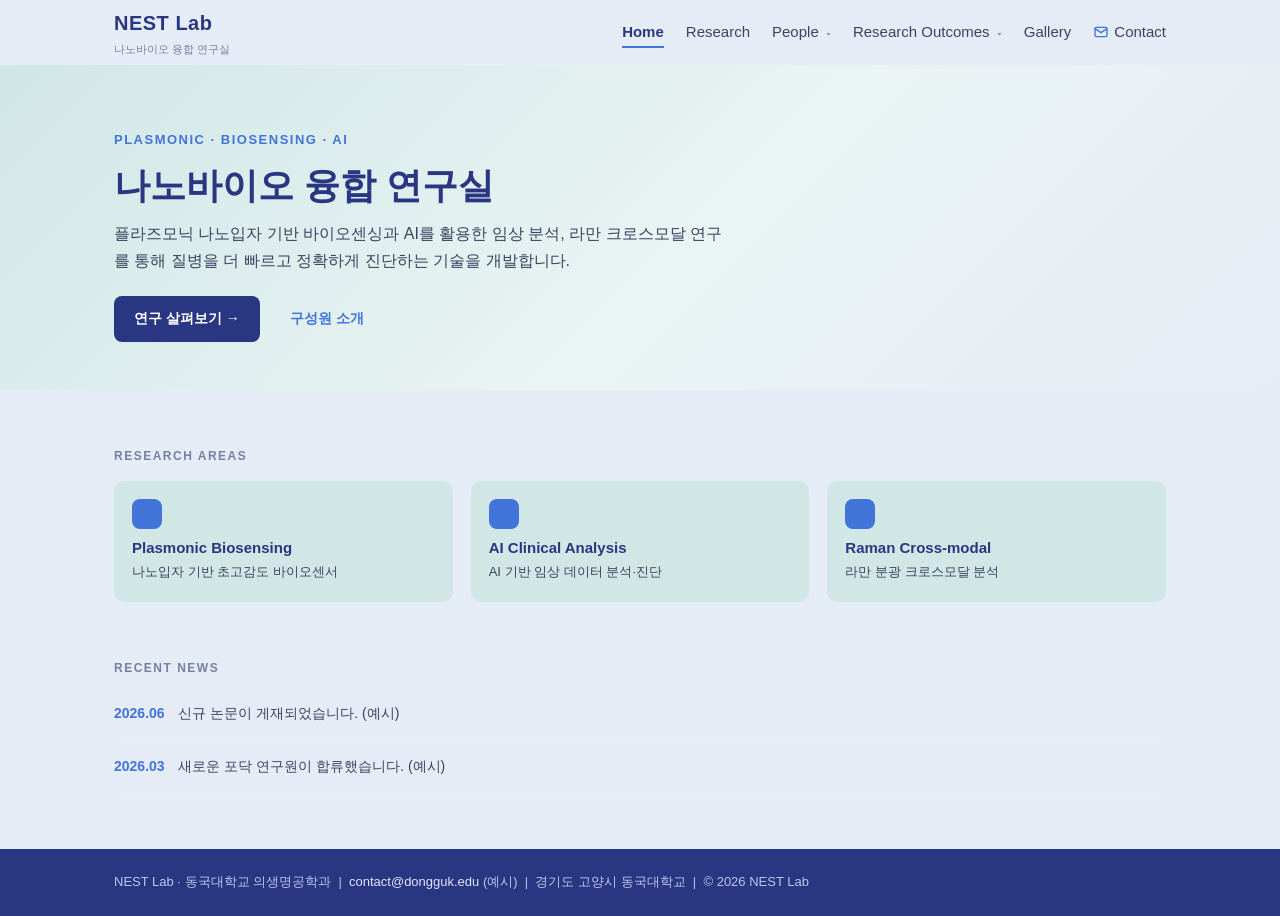
==== index.html @ 25f29911 "feat: favicon links on all pages + organized assets/img folders" ====
<!DOCTYPE html>
<html lang="ko">
<head>
  <meta charset="UTF-8">
  <meta name="viewport" content="width=device-width, initial-scale=1">
  <title>Home · NEST Lab</title>
  <link rel="stylesheet" href="assets/css/style.css">
  <link rel="icon" type="image/png" href="assets/img/favicon.png">
</head>
<body>
  <header class="site-header" id="site-header"></header>
  <main>
    <section class="hero">
      <div class="container reveal">
        <div class="eyebrow">PLASMONIC · BIOSENSING · AI</div>
        <h1>나노바이오 융합 연구실</h1>
        <p>플라즈모닉 나노입자 기반 바이오센싱과 AI를 활용한 임상 분석, 라만 크로스모달 연구를 통해
           질병을 더 빠르고 정확하게 진단하는 기술을 개발합니다.</p>
        <div class="cta">
          <a class="btn btn-primary" href="research.html">연구 살펴보기 →</a>
          <a class="btn btn-ghost" href="people.html">구성원 소개</a>
        </div>
      </div>
    </section>

    <section class="section">
      <div class="container reveal">
        <div class="label">RESEARCH AREAS</div>
        <div class="grid-3" style="margin-top:14px">
          <div class="card"><div class="dot"></div><h3>Plasmonic Biosensing</h3><p>나노입자 기반 초고감도 바이오센서</p></div>
          <div class="card"><div class="dot"></div><h3>AI Clinical Analysis</h3><p>AI 기반 임상 데이터 분석·진단</p></div>
          <div class="card"><div class="dot"></div><h3>Raman Cross-modal</h3><p>라만 분광 크로스모달 분석</p></div>
        </div>
      </div>
    </section>

    <section class="section" style="padding-top:0">
      <div class="container reveal">
        <div class="label">RECENT NEWS</div>
        <ul class="list" style="margin-top:10px">
          <li><span class="year">2026.06</span> 신규 논문이 게재되었습니다. (예시)</li>
          <li><span class="year">2026.03</span> 새로운 포닥 연구원이 합류했습니다. (예시)</li>
        </ul>
      </div>
    </section>
  </main>
  <footer class="site-footer" id="site-footer"></footer>
  <script src="assets/js/main.js"></script>
</body>
</html>
---- assets/css/style.css ----
/* ===== 팔레트 & 토큰 ===== */
:root{
  --navy:#293681; --blue:#4274D9; --sky:#95CCDD; --tint:#D0E7E6;
  --ink:#3a4460; --muted:#7581a0; --line:#e9edf5; --bg:#e6ecf5;
  --maxw:1100px; --radius:10px;
  --shadow:0 8px 30px rgba(41,54,129,.10);
  --font:"Pretendard","Noto Sans KR",-apple-system,"Segoe UI",sans-serif;
}
*{box-sizing:border-box;margin:0;padding:0}
html{scroll-behavior:smooth}
body{font-family:var(--font);color:var(--ink);background:var(--bg);line-height:1.7;-webkit-font-smoothing:antialiased}
a{color:inherit;text-decoration:none}
img{max-width:100%;display:block}
.container{max-width:var(--maxw);margin:0 auto;padding:0 24px}
.section{padding:56px 0}
.label{font-size:12px;letter-spacing:1.5px;font-weight:700;color:var(--muted)}
h1,h2,h3{color:var(--navy);line-height:1.25}
.page-title{font-size:30px;font-weight:800;margin-bottom:24px}

/* ===== 헤더 ===== */
.site-header{position:sticky;top:0;z-index:50;background:rgba(230,236,245,.88);
  backdrop-filter:blur(6px);border-bottom:1px solid var(--line);transition:box-shadow .25s}
.site-header.scrolled{box-shadow:0 4px 18px rgba(41,54,129,.08)}
.nav{display:flex;align-items:center;justify-content:space-between;height:64px}
.brand{font-size:20px;font-weight:800;color:var(--navy);letter-spacing:.5px}
.brand small{display:block;font-size:11px;font-weight:500;color:var(--muted);letter-spacing:0}
.menu{display:flex;align-items:center;gap:22px;font-size:15px}
.menu>li{position:relative;list-style:none}
.menu a{color:var(--ink);padding:6px 0;transition:color .15s}
.menu a:hover,.menu a.active{color:var(--navy);font-weight:700}
.menu a.active{border-bottom:2px solid var(--blue)}
.nav-icon{width:16px;height:16px;vertical-align:-3px;margin-right:5px;stroke:var(--blue)}
.menu a:hover .nav-icon,.menu a.active .nav-icon{stroke:var(--navy)}
.caret{font-size:10px;margin-left:3px;color:var(--muted)}

/* 드롭다운 (데스크톱: hover) */
.dropdown>.submenu{position:absolute;top:100%;left:0;min-width:190px;background:#fff;
  border:1px solid var(--line);border-radius:10px;box-shadow:var(--shadow);padding:6px 0;
  opacity:0;visibility:hidden;transform:translateY(6px);transition:all .18s;list-style:none}
.dropdown:hover>.submenu{opacity:1;visibility:visible;transform:translateY(0)}
.submenu a{display:block;padding:9px 16px;font-size:14px}
.submenu a:hover{background:var(--tint);color:var(--navy)}

/* 햄버거 (모바일에서만 표시) */
.hamburger{display:none;flex-direction:column;gap:5px;background:none;border:0;cursor:pointer;padding:6px}
.hamburger span{width:24px;height:2px;background:var(--navy);transition:.25s}

/* ===== 히어로 ===== */
.hero{background:linear-gradient(135deg,var(--tint),#eaf4f4 55%,var(--bg));padding:64px 0 48px}
.hero .eyebrow{color:var(--blue);font-weight:700;letter-spacing:1.5px;font-size:13px}
.hero h1{font-size:36px;font-weight:800;margin:12px 0}
.hero p{max-width:620px;color:var(--ink);font-size:16px}
.hero .cta{margin-top:22px;display:flex;gap:10px;flex-wrap:wrap}
.btn{display:inline-block;padding:11px 20px;border-radius:8px;font-weight:600;font-size:14px}
.btn-primary{background:var(--navy);color:#fff}
.btn-ghost{color:var(--blue);font-weight:700}

/* ===== 카드 그리드(연구 요약/연구주제) ===== */
.grid-3{display:grid;grid-template-columns:repeat(3,1fr);gap:18px}
.card{background:var(--tint);border-radius:var(--radius);padding:18px}
.card .dot{width:30px;height:30px;background:var(--blue);border-radius:8px}
.card h3{font-size:15px;margin:10px 0 4px}
.card p{font-size:13px;color:var(--ink)}

/* 연구 주제 상세(이미지 3장 + 캡션) */
.topic{padding:28px 0;border-top:1px solid var(--line)}
.topic h2{font-size:20px}
.topic .desc{color:var(--ink);font-size:14px;margin:6px 0 16px;max-width:760px}
.thumbs{display:grid;grid-template-columns:repeat(3,1fr);gap:16px}
.thumb figure{margin:0}
.thumb .ph{aspect-ratio:4/3;background:linear-gradient(160deg,var(--sky),var(--tint));
  border-radius:8px;display:flex;align-items:center;justify-content:center;color:var(--blue);font-size:13px}
.thumb figcaption{text-align:center;color:var(--navy);font-weight:600;font-size:13px;margin-top:8px}

/* ===== People ===== */
.pi{display:flex;gap:24px;align-items:center;flex-wrap:wrap}
.pi .photo{width:130px;height:165px;border-radius:10px;flex-shrink:0;
  background:linear-gradient(160deg,var(--sky),var(--tint));display:flex;align-items:center;justify-content:center;color:var(--blue);font-size:12px}
.pi h3{font-size:22px}
.pi .role{color:var(--ink);font-size:14px;margin-top:4px}
.members{display:grid;grid-template-columns:repeat(4,1fr);gap:18px;margin-top:16px}
.member .photo{aspect-ratio:1/1;background:var(--tint);border-radius:10px}
.member .name{font-weight:700;color:var(--navy);font-size:14px;margin-top:8px}
.member .pos{font-size:12px;color:var(--muted)}
.placeholder-box{border:1.5px dashed #cdd6e8;border-radius:10px;padding:16px 18px;color:var(--muted);font-size:14px}

/* ===== Outcomes 목록 ===== */
.list{list-style:none}
.list li{padding:14px 0;border-bottom:1px solid var(--line);font-size:14px}
.list .year{color:var(--blue);font-weight:700;margin-right:10px}

/* ===== Gallery ===== */
.gyear{font-size:26px;font-weight:800;margin:8px 0 20px}
.gallery{display:grid;grid-template-columns:repeat(3,1fr);gap:22px}
.gallery figure{margin:0;overflow:hidden;border-radius:8px}
.gallery .ph{aspect-ratio:4/3;background:linear-gradient(160deg,var(--sky),var(--tint));
  display:flex;align-items:center;justify-content:center;color:var(--blue);
  transition:transform .3s}
.gallery figure:hover .ph{transform:scale(1.06)}
.gallery figcaption{text-align:center;color:var(--navy);font-weight:700;font-size:13px;margin-top:10px}

/* ===== Contact ===== */
.contact-grid{display:grid;grid-template-columns:1fr 1fr;gap:30px}
.contact-grid .row{margin-bottom:14px}
.contact-grid .k{font-size:12px;color:var(--muted);letter-spacing:1px}
.contact-grid .v{font-size:15px;color:var(--navy);font-weight:600}
.map-ph{background:var(--tint);border-radius:10px;min-height:240px;display:flex;align-items:center;justify-content:center;color:var(--blue)}

/* ===== 푸터 ===== */
.site-footer{background:var(--navy);color:#bcc6ea;font-size:13px}
.site-footer .container{padding-top:22px;padding-bottom:22px}
.site-footer a{color:#dfe6ff}

/* ===== 은은한 애니메이션 ===== */
.reveal{opacity:0;transform:translateY(18px);transition:opacity .6s ease,transform .6s ease}
.reveal.visible{opacity:1;transform:none}
@media (prefers-reduced-motion:reduce){.reveal{opacity:1;transform:none;transition:none}}

/* ===== 반응형 (모바일 ≤820px) ===== */
@media (max-width:820px){
  .hamburger{display:flex}
  .menu{position:fixed;inset:64px 0 auto 0;flex-direction:column;align-items:stretch;gap:0;
    background:#fff;border-bottom:1px solid var(--line);padding:8px 0;
    max-height:0;overflow:hidden;transition:max-height .3s ease}
  .menu.open{max-height:80vh;overflow:auto}
  .menu>li{padding:0 24px}
  .menu>li>a{display:block;padding:12px 0}
  .dropdown>.submenu{position:static;opacity:1;visibility:visible;transform:none;
    box-shadow:none;border:0;padding:0 0 6px 12px;display:none}
  .dropdown.open>.submenu{display:block}
  .grid-3,.thumbs,.gallery{grid-template-columns:1fr}
  .members{grid-template-columns:repeat(2,1fr)}
  .contact-grid{grid-template-columns:1fr}
  .hero h1{font-size:28px}
}
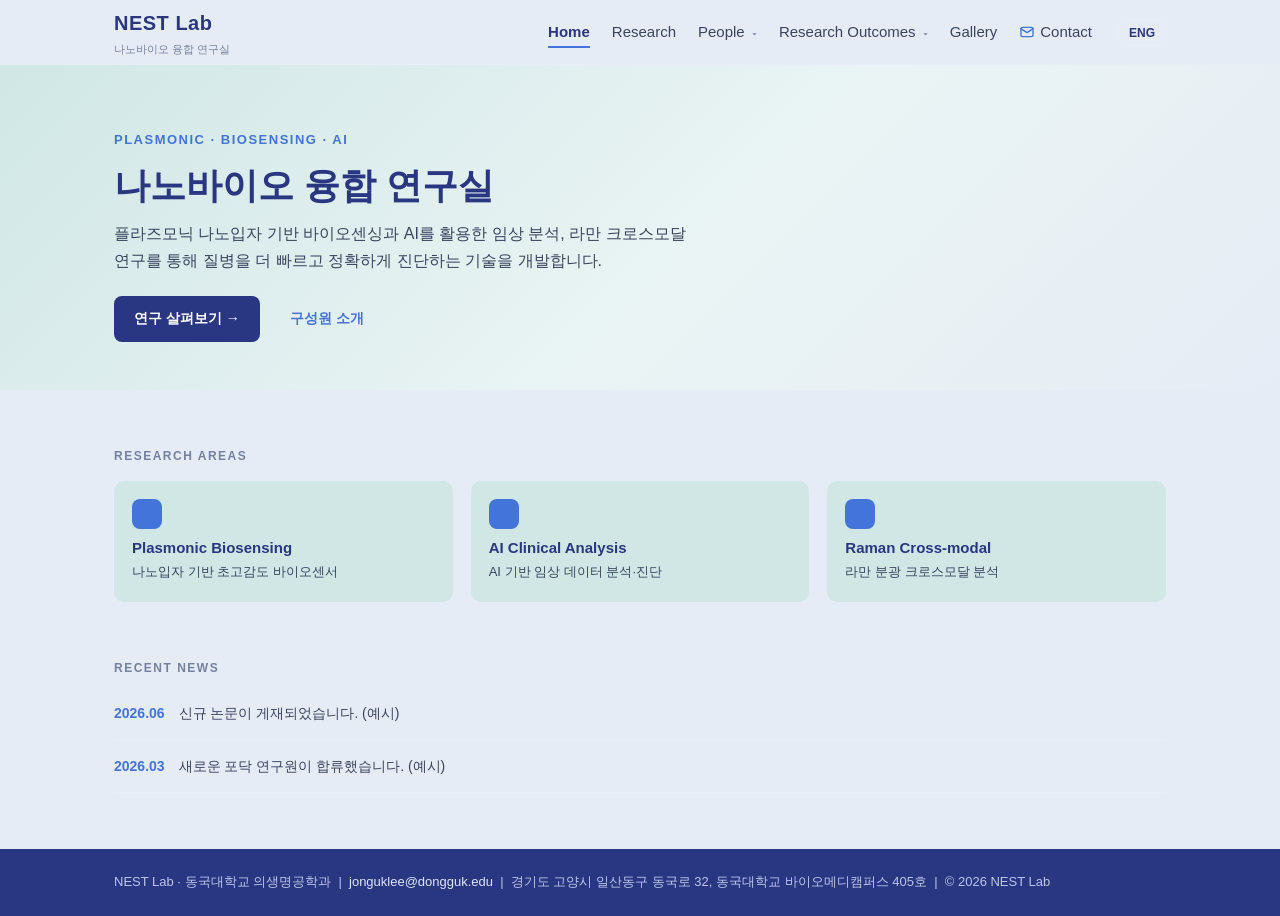
==== commit c295542b: "feat: KOR/ENG language toggle across all pages" ====
--- a/index.html
+++ b/index.html
@@ -5,6 +5,7 @@
   <meta name="viewport" content="width=device-width, initial-scale=1">
   <title>Home · NEST Lab</title>
   <link rel="stylesheet" href="assets/css/style.css">
+  <link rel="icon" type="image/svg+xml" href="assets/img/favicon.svg">
   <link rel="icon" type="image/png" href="assets/img/favicon.png">
 </head>
 <body>
@@ -13,12 +14,12 @@
     <section class="hero">
       <div class="container reveal">
         <div class="eyebrow">PLASMONIC · BIOSENSING · AI</div>
-        <h1>나노바이오 융합 연구실</h1>
-        <p>플라즈모닉 나노입자 기반 바이오센싱과 AI를 활용한 임상 분석, 라만 크로스모달 연구를 통해
-           질병을 더 빠르고 정확하게 진단하는 기술을 개발합니다.</p>
+        <h1><span class="lang-ko">나노바이오 융합 연구실</span><span class="lang-en">Nanobiomaterial Engineering Sensing Technology Lab</span></h1>
+        <p><span class="lang-ko">플라즈모닉 나노입자 기반 바이오센싱과 AI를 활용한 임상 분석, 라만 크로스모달 연구를 통해
+           질병을 더 빠르고 정확하게 진단하는 기술을 개발합니다.</span><span class="lang-en">We develop faster, more accurate disease diagnostics through plasmonic nanoparticle-based biosensing, AI-driven clinical analysis, and Raman cross-modal research.</span></p>
         <div class="cta">
-          <a class="btn btn-primary" href="research.html">연구 살펴보기 →</a>
-          <a class="btn btn-ghost" href="people.html">구성원 소개</a>
+          <a class="btn btn-primary" href="research.html"><span class="lang-ko">연구 살펴보기 →</span><span class="lang-en">Explore research →</span></a>
+          <a class="btn btn-ghost" href="people.html"><span class="lang-ko">구성원 소개</span><span class="lang-en">Members</span></a>
         </div>
       </div>
     </section>
@@ -27,9 +28,9 @@
       <div class="container reveal">
         <div class="label">RESEARCH AREAS</div>
         <div class="grid-3" style="margin-top:14px">
-          <div class="card"><div class="dot"></div><h3>Plasmonic Biosensing</h3><p>나노입자 기반 초고감도 바이오센서</p></div>
-          <div class="card"><div class="dot"></div><h3>AI Clinical Analysis</h3><p>AI 기반 임상 데이터 분석·진단</p></div>
-          <div class="card"><div class="dot"></div><h3>Raman Cross-modal</h3><p>라만 분광 크로스모달 분석</p></div>
+          <div class="card"><div class="dot"></div><h3>Plasmonic Biosensing</h3><p><span class="lang-ko">나노입자 기반 초고감도 바이오센서</span><span class="lang-en">Ultrasensitive nanoparticle-based biosensors</span></p></div>
+          <div class="card"><div class="dot"></div><h3>AI Clinical Analysis</h3><p><span class="lang-ko">AI 기반 임상 데이터 분석·진단</span><span class="lang-en">AI-driven clinical data analysis & diagnosis</span></p></div>
+          <div class="card"><div class="dot"></div><h3>Raman Cross-modal</h3><p><span class="lang-ko">라만 분광 크로스모달 분석</span><span class="lang-en">Raman spectroscopy cross-modal analysis</span></p></div>
         </div>
       </div>
     </section>
@@ -38,8 +39,8 @@
       <div class="container reveal">
         <div class="label">RECENT NEWS</div>
         <ul class="list" style="margin-top:10px">
-          <li><span class="year">2026.06</span> 신규 논문이 게재되었습니다. (예시)</li>
-          <li><span class="year">2026.03</span> 새로운 포닥 연구원이 합류했습니다. (예시)</li>
+          <li><span class="year">2026.06</span> <span class="lang-ko">신규 논문이 게재되었습니다. (예시)</span><span class="lang-en">New paper published. (example)</span></li>
+          <li><span class="year">2026.03</span> <span class="lang-ko">새로운 포닥 연구원이 합류했습니다. (예시)</span><span class="lang-en">A new postdoctoral researcher joined. (example)</span></li>
         </ul>
       </div>
     </section>
--- a/assets/css/style.css
+++ b/assets/css/style.css
@@ -8,7 +8,7 @@
 }
 *{box-sizing:border-box;margin:0;padding:0}
 html{scroll-behavior:smooth}
-body{font-family:var(--font);color:var(--ink);background:var(--bg);line-height:1.7;-webkit-font-smoothing:antialiased}
+body{font-family:var(--font);color:var(--ink);background:var(--bg);line-height:1.7;-webkit-font-smoothing:antialiased;word-break:keep-all;overflow-wrap:break-word}
 a{color:inherit;text-decoration:none}
 img{max-width:100%;display:block}
 .container{max-width:var(--maxw);margin:0 auto;padding:0 24px}
@@ -105,6 +105,9 @@
 .contact-grid .k{font-size:12px;color:var(--muted);letter-spacing:1px}
 .contact-grid .v{font-size:15px;color:var(--navy);font-weight:600}
 .map-ph{background:var(--tint);border-radius:10px;min-height:240px;display:flex;align-items:center;justify-content:center;color:var(--blue)}
+.map{width:100%;min-height:300px;border:0;border-radius:10px;display:block}
+.map-link{display:inline-block;margin-top:10px;color:var(--blue);font-weight:600;font-size:13px}
+.contact-grid .v a{color:var(--blue)}
 
 /* ===== 푸터 ===== */
 .site-footer{background:var(--navy);color:#bcc6ea;font-size:13px}
@@ -133,3 +136,10 @@
   .contact-grid{grid-template-columns:1fr}
   .hero h1{font-size:28px}
 }
+
+/* ===== 언어 전환 (KOR/ENG) ===== */
+html[lang="en"] .lang-ko{display:none}
+html[lang="ko"] .lang-en{display:none}
+.lang-toggle{margin-left:4px;background:none;border:1px solid var(--line);color:var(--navy);
+  font-weight:700;font-size:12px;padding:6px 10px;border-radius:7px;cursor:pointer;font-family:inherit;line-height:1}
+.lang-toggle:hover{background:var(--tint)}
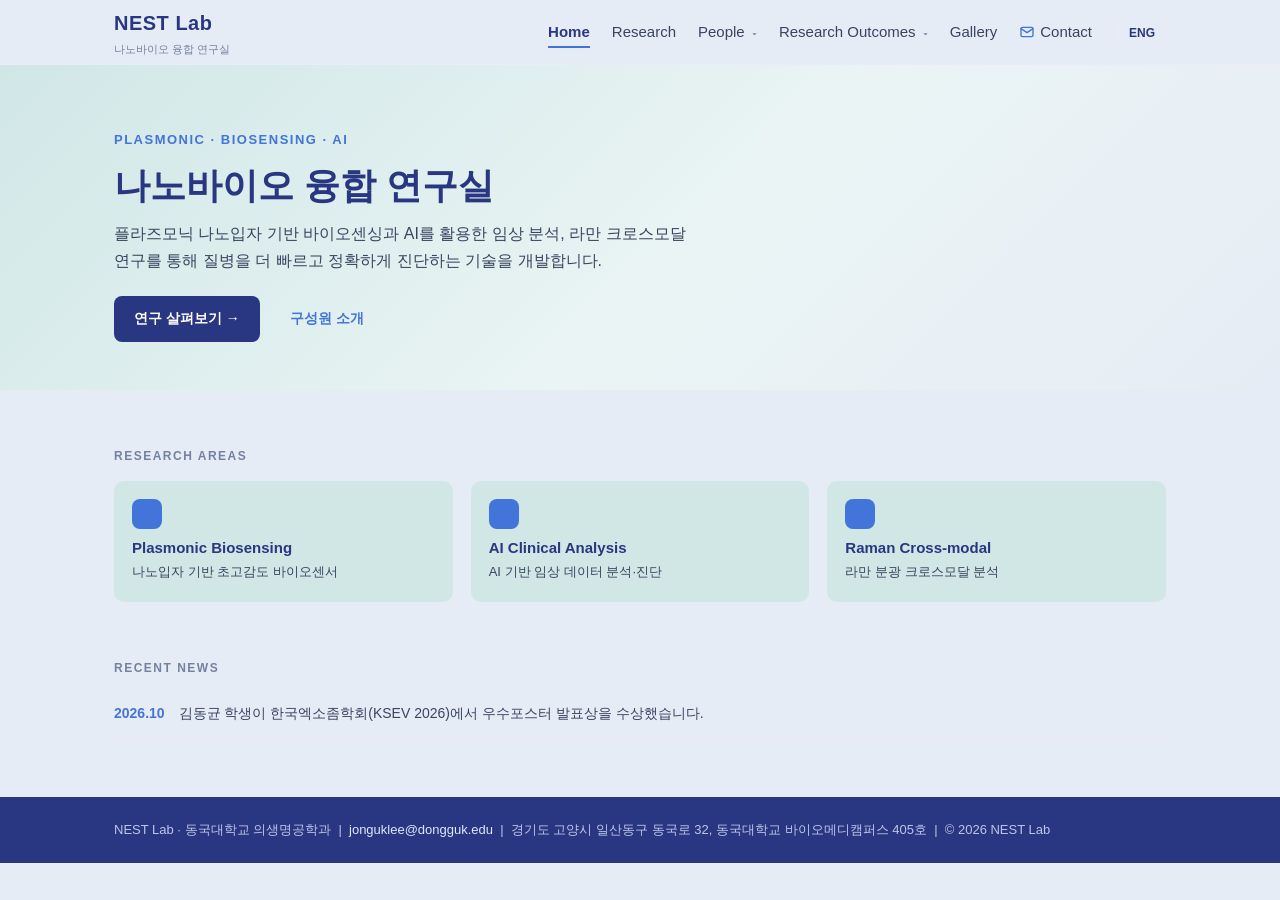
==== commit 3a7b2776: "content: KSEV 2026 poster/award, 27 publications, PI photo, gallery slider - Conferences/Awards/News" ====
--- a/index.html
+++ b/index.html
@@ -39,8 +39,7 @@
       <div class="container reveal">
         <div class="label">RECENT NEWS</div>
         <ul class="list" style="margin-top:10px">
-          <li><span class="year">2026.06</span> <span class="lang-ko">신규 논문이 게재되었습니다. (예시)</span><span class="lang-en">New paper published. (example)</span></li>
-          <li><span class="year">2026.03</span> <span class="lang-ko">새로운 포닥 연구원이 합류했습니다. (예시)</span><span class="lang-en">A new postdoctoral researcher joined. (example)</span></li>
+          <li><span class="year">2026.10</span> <span class="lang-ko">김동균 학생이 한국엑소좀학회(KSEV 2026)에서 우수포스터 발표상을 수상했습니다.</span><span class="lang-en">Dong Gyun Kim received the Best Poster Presentation Award at KSEV 2026.</span></li>
         </ul>
       </div>
     </section>
--- a/assets/css/style.css
+++ b/assets/css/style.css
@@ -21,7 +21,7 @@
 .site-header{position:sticky;top:0;z-index:50;background:rgba(230,236,245,.88);
   backdrop-filter:blur(6px);border-bottom:1px solid var(--line);transition:box-shadow .25s}
 .site-header.scrolled{box-shadow:0 4px 18px rgba(41,54,129,.08)}
-.nav{display:flex;align-items:center;justify-content:space-between;height:64px}
+.nav{display:flex;align-items:center;justify-content:space-between;min-height:64px}
 .brand{font-size:20px;font-weight:800;color:var(--navy);letter-spacing:.5px}
 .brand small{display:block;font-size:11px;font-weight:500;color:var(--muted);letter-spacing:0}
 .menu{display:flex;align-items:center;gap:22px;font-size:15px}
@@ -82,6 +82,7 @@
 .member .photo{aspect-ratio:1/1;background:var(--tint);border-radius:10px}
 .member .name{font-weight:700;color:var(--navy);font-size:14px;margin-top:8px}
 .member .pos{font-size:12px;color:var(--muted)}
+.photo img{width:100%;height:100%;object-fit:cover;border-radius:10px}
 .placeholder-box{border:1.5px dashed #cdd6e8;border-radius:10px;padding:16px 18px;color:var(--muted);font-size:14px}
 
 /* ===== Outcomes 목록 ===== */
@@ -97,6 +98,16 @@
   display:flex;align-items:center;justify-content:center;color:var(--blue);
   transition:transform .3s}
 .gallery figure:hover .ph{transform:scale(1.06)}
+.gallery img{aspect-ratio:4/3;width:100%;object-fit:cover;transition:transform .3s}
+.gallery figure:hover img{transform:scale(1.06)}
+.slides{position:relative}
+.slides .track{display:flex;overflow-x:auto;scroll-snap-type:x mandatory;scrollbar-width:none}
+.slides .track::-webkit-scrollbar{display:none}
+.slides img{flex:0 0 100%;scroll-snap-align:start}
+.slides button{position:absolute;top:50%;transform:translateY(-50%);width:32px;height:32px;border:0;border-radius:50%;
+  background:rgba(255,255,255,.85);color:var(--navy);font-size:20px;line-height:1;cursor:pointer}
+.slides .prev{left:8px}
+.slides .next{right:8px}
 .gallery figcaption{text-align:center;color:var(--navy);font-weight:700;font-size:13px;margin-top:10px}
 
 /* ===== Contact ===== */
@@ -121,8 +132,8 @@
 
 /* ===== 반응형 (모바일 ≤820px) ===== */
 @media (max-width:820px){
-  .hamburger{display:flex}
-  .menu{position:fixed;inset:64px 0 auto 0;flex-direction:column;align-items:stretch;gap:0;
+  .hamburger{display:flex;position:absolute;top:16px;right:24px}
+  .menu{position:absolute;top:100%;left:0;right:0;flex-direction:column;align-items:stretch;gap:0;
     background:#fff;border-bottom:1px solid var(--line);padding:8px 0;
     max-height:0;overflow:hidden;transition:max-height .3s ease}
   .menu.open{max-height:80vh;overflow:auto}
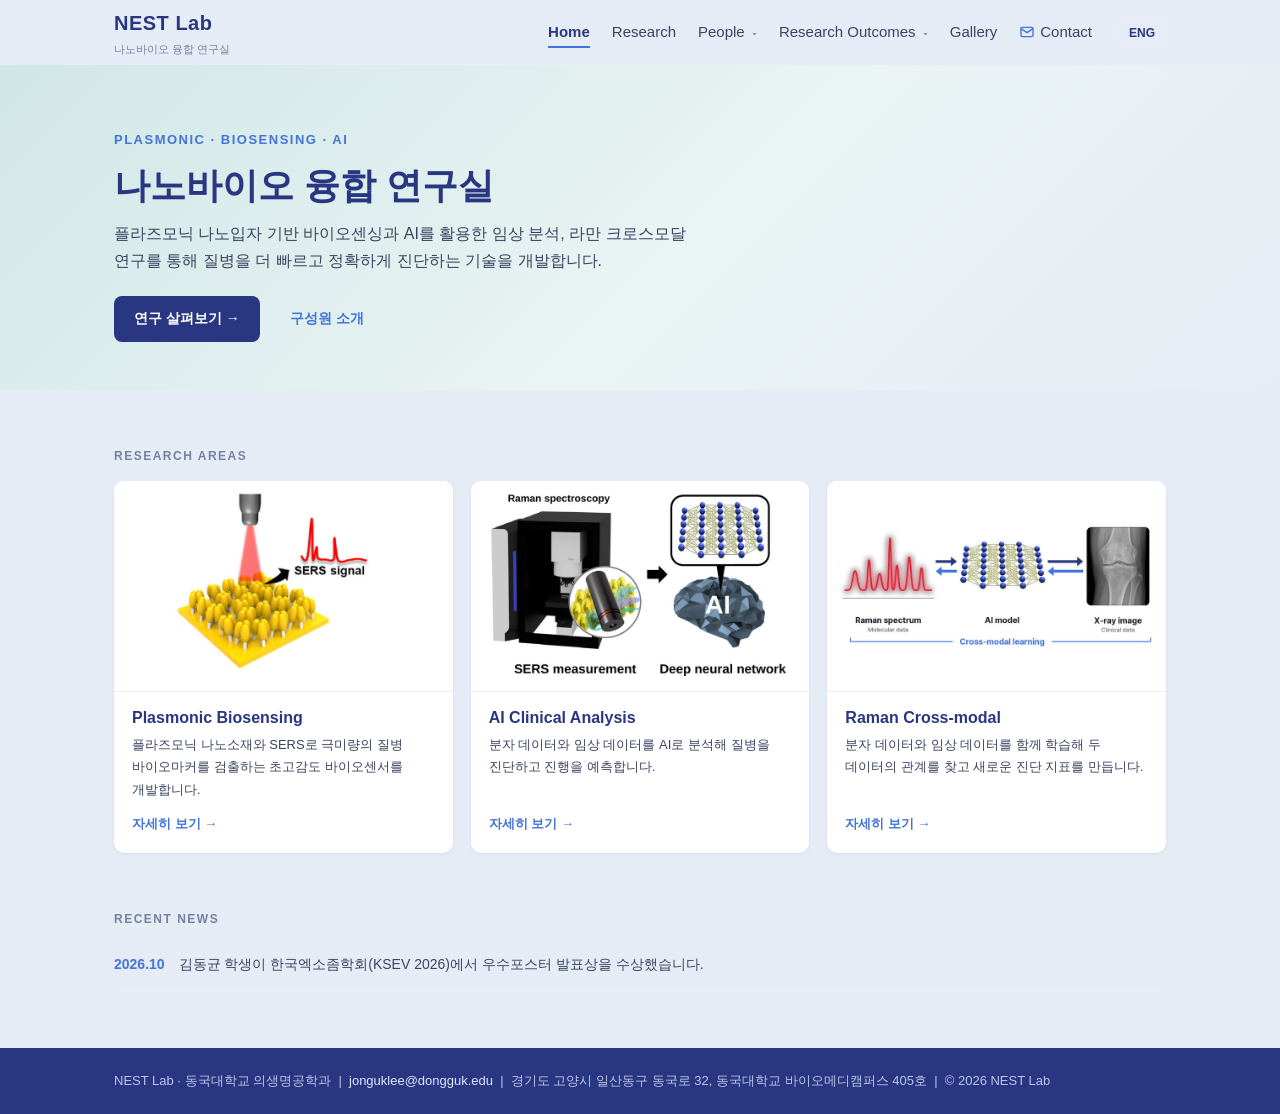
==== commit 62204cdc: "content: research page WET/DRY restructure with figures, Home research cards - Research: WET LAB (Pl" ====
--- a/index.html
+++ b/index.html
@@ -28,9 +28,9 @@
       <div class="container reveal">
         <div class="label">RESEARCH AREAS</div>
         <div class="grid-3" style="margin-top:14px">
-          <div class="card"><div class="dot"></div><h3>Plasmonic Biosensing</h3><p><span class="lang-ko">나노입자 기반 초고감도 바이오센서</span><span class="lang-en">Ultrasensitive nanoparticle-based biosensors</span></p></div>
-          <div class="card"><div class="dot"></div><h3>AI Clinical Analysis</h3><p><span class="lang-ko">AI 기반 임상 데이터 분석·진단</span><span class="lang-en">AI-driven clinical data analysis & diagnosis</span></p></div>
-          <div class="card"><div class="dot"></div><h3>Raman Cross-modal</h3><p><span class="lang-ko">라만 분광 크로스모달 분석</span><span class="lang-en">Raman spectroscopy cross-modal analysis</span></p></div>
+          <a class="card" href="research.html#plasmonic"><img src="assets/img/research/card-plasmonic.jpg" alt="" width="800" height="500" loading="lazy"><div class="body"><h3>Plasmonic Biosensing</h3><p><span class="lang-ko">플라즈모닉 나노소재와 SERS로 극미량의 질병 바이오마커를 검출하는 초고감도 바이오센서를 개발합니다.</span><span class="lang-en">Ultrasensitive biosensors that detect trace disease biomarkers using plasmonic nanomaterials and SERS.</span></p><span class="more"><span class="lang-ko">자세히 보기</span><span class="lang-en">Learn more</span> →</span></div></a>
+          <a class="card" href="research.html#ai-clinical"><img src="assets/img/research/card-ai.jpg" alt="" width="800" height="500" loading="lazy"><div class="body"><h3>AI Clinical Analysis</h3><p><span class="lang-ko">분자 데이터와 임상 데이터를 AI로 분석해 질병을 진단하고 진행을 예측합니다.</span><span class="lang-en">AI analysis of molecular and clinical data to diagnose disease and predict its progression.</span></p><span class="more"><span class="lang-ko">자세히 보기</span><span class="lang-en">Learn more</span> →</span></div></a>
+          <a class="card" href="research.html#cross-modal"><img src="assets/img/research/card-crossmodal.jpg" alt="" width="800" height="500" loading="lazy"><div class="body"><h3>Raman Cross-modal</h3><p><span class="lang-ko">분자 데이터와 임상 데이터를 함께 학습해 두 데이터의 관계를 찾고 새로운 진단 지표를 만듭니다.</span><span class="lang-en">Joint learning of molecular and clinical data to uncover how they relate and to build new diagnostic indicators.</span></p><span class="more"><span class="lang-ko">자세히 보기</span><span class="lang-en">Learn more</span> →</span></div></a>
         </div>
       </div>
     </section>
--- a/assets/css/style.css
+++ b/assets/css/style.css
@@ -57,20 +57,26 @@
 
 /* ===== 카드 그리드(연구 요약/연구주제) ===== */
 .grid-3{display:grid;grid-template-columns:repeat(3,1fr);gap:18px}
-.card{background:var(--tint);border-radius:var(--radius);padding:18px}
-.card .dot{width:30px;height:30px;background:var(--blue);border-radius:8px}
-.card h3{font-size:15px;margin:10px 0 4px}
-.card p{font-size:13px;color:var(--ink)}
+.card{display:flex;flex-direction:column;background:#fff;border-radius:var(--radius);overflow:hidden;
+  box-shadow:0 1px 3px rgba(41,54,129,.08);transition:transform .25s,box-shadow .25s}
+.card:hover{transform:translateY(-4px);box-shadow:0 10px 24px rgba(41,54,129,.14)}
+.card img{display:block;width:100%;height:auto;aspect-ratio:16/10;border-bottom:1px solid var(--line)}
+.card .body{display:flex;flex-direction:column;flex:1;padding:16px 18px 18px}
+.card h3{font-size:16px;margin-bottom:6px}
+.card p{font-size:13px;color:var(--ink);flex:1}
+.card .more{margin-top:12px;font-size:13px;font-weight:600;color:var(--blue)}
 
-/* 연구 주제 상세(이미지 3장 + 캡션) */
+/* 연구 주제 상세 (WET/DRY 파트 > 주제별 설명 + 그림) */
+.part{padding:40px 0 8px}
+.part,.topic{scroll-margin-top:72px}  /* Home 카드 링크(#앵커)로 왔을 때 상단 고정 메뉴에 제목이 가리지 않게 */
+.part h2{font-size:26px;border-left:5px solid var(--blue);padding-left:12px}
+.part .desc,.topic .desc{color:var(--ink);font-size:14px;margin:6px 0 16px;max-width:760px}
 .topic{padding:28px 0;border-top:1px solid var(--line)}
-.topic h2{font-size:20px}
-.topic .desc{color:var(--ink);font-size:14px;margin:6px 0 16px;max-width:760px}
-.thumbs{display:grid;grid-template-columns:repeat(3,1fr);gap:16px}
-.thumb figure{margin:0}
-.thumb .ph{aspect-ratio:4/3;background:linear-gradient(160deg,var(--sky),var(--tint));
-  border-radius:8px;display:flex;align-items:center;justify-content:center;color:var(--blue);font-size:13px}
-.thumb figcaption{text-align:center;color:var(--navy);font-weight:600;font-size:13px;margin-top:8px}
+.topic h3{font-size:20px}
+/* 그림 줄: img마다 style="--ar:가로/세로" → 한 줄의 그림 높이가 같아지고, 좁은 화면에선 줄바꿈 */
+.thumbs{display:flex;flex-wrap:wrap;gap:16px;align-items:flex-start}
+.thumbs img{flex:var(--ar) 1 calc(var(--ar) * 200px);min-width:0;height:auto;max-height:420px;
+  object-fit:contain;background:#fff;border-radius:8px}
 
 /* ===== People ===== */
 .pi{display:flex;gap:24px;align-items:center;flex-wrap:wrap}
@@ -89,6 +95,8 @@
 .list{list-style:none}
 .list li{padding:14px 0;border-bottom:1px solid var(--line);font-size:14px}
 .list .year{color:var(--blue);font-weight:700;margin-right:10px}
+.list a{color:var(--navy)}
+.list a:hover{text-decoration:underline}
 
 /* ===== Gallery ===== */
 .gyear{font-size:26px;font-weight:800;margin:8px 0 20px}
@@ -142,7 +150,7 @@
   .dropdown>.submenu{position:static;opacity:1;visibility:visible;transform:none;
     box-shadow:none;border:0;padding:0 0 6px 12px;display:none}
   .dropdown.open>.submenu{display:block}
-  .grid-3,.thumbs,.gallery{grid-template-columns:1fr}
+  .grid-3,.gallery{grid-template-columns:1fr}
   .members{grid-template-columns:repeat(2,1fr)}
   .contact-grid{grid-template-columns:1fr}
   .hero h1{font-size:28px}
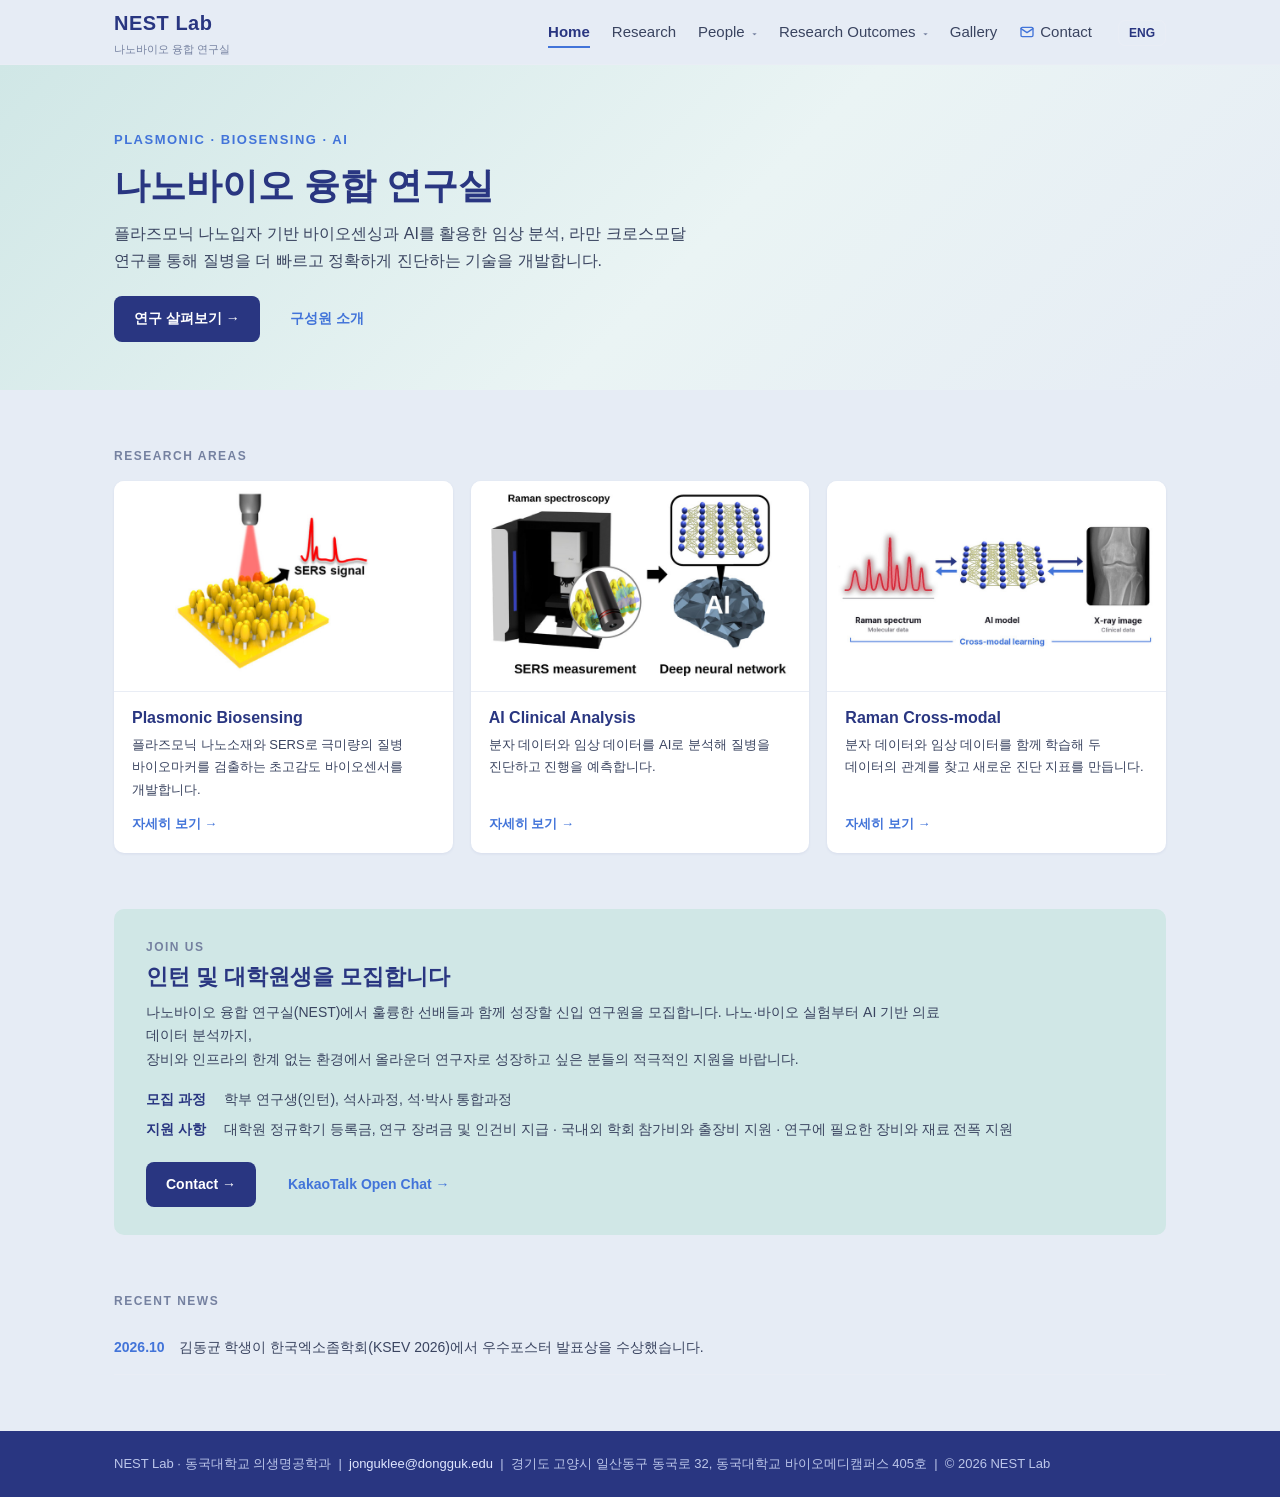
==== commit 379dad3a: "content: Home recruitment block, drop hierarchical-3D substrate figure - Home: JOIN US block (positi" ====
--- a/index.html
+++ b/index.html
@@ -37,6 +37,26 @@
 
     <section class="section" style="padding-top:0">
       <div class="container reveal">
+        <div class="recruit">
+          <div class="label">JOIN US</div>
+          <h2><span class="lang-ko">인턴 및 대학원생을 모집합니다</span><span class="lang-en">We are recruiting interns and graduate students</span></h2>
+          <p><span class="lang-ko">나노바이오 융합 연구실(NEST)에서 훌륭한 선배들과 함께 성장할 신입 연구원을 모집합니다. 나노·바이오 실험부터 AI 기반 의료 데이터 분석까지,<br>장비와 인프라의 한계 없는 환경에서 올라운더 연구자로 성장하고 싶은 분들의 적극적인 지원을 바랍니다.</span><span class="lang-en">Join NEST Lab and grow alongside great senior members. From nano-bio experiments to AI-based medical data analysis, we welcome anyone who wants to become an all-round researcher in an environment with no limits on equipment and infrastructure.</span></p>
+          <dl>
+            <dt><span class="lang-ko">모집 과정</span><span class="lang-en">Positions</span></dt>
+            <dd><span class="lang-ko">학부 연구생(인턴), 석사과정, 석·박사 통합과정</span><span class="lang-en">Undergraduate research interns, M.S. students, integrated M.S./Ph.D. students</span></dd>
+            <dt><span class="lang-ko">지원 사항</span><span class="lang-en">Support</span></dt>
+            <dd><span class="lang-ko">대학원 정규학기 등록금, 연구 장려금 및 인건비 지급 · 국내외 학회 참가비와 출장비 지원 · 연구에 필요한 장비와 재료 전폭 지원</span><span class="lang-en">Graduate tuition, research stipend and salary · Registration and travel support for domestic and international conferences · Full support for research equipment and materials</span></dd>
+          </dl>
+          <div class="actions">
+            <a class="btn btn-primary" href="mailto:jonguklee@dongguk.edu">Contact →</a>
+            <a class="btn btn-ghost" href="https://open.kakao.com/o/s3OIzfyi" target="_blank" rel="noopener">KakaoTalk Open Chat →</a>
+          </div>
+        </div>
+      </div>
+    </section>
+
+    <section class="section" style="padding-top:0">
+      <div class="container reveal">
         <div class="label">RECENT NEWS</div>
         <ul class="list" style="margin-top:10px">
           <li><span class="year">2026.10</span> <span class="lang-ko">김동균 학생이 한국엑소좀학회(KSEV 2026)에서 우수포스터 발표상을 수상했습니다.</span><span class="lang-en">Dong Gyun Kim received the Best Poster Presentation Award at KSEV 2026.</span></li>
--- a/assets/css/style.css
+++ b/assets/css/style.css
@@ -65,6 +65,13 @@
 .card h3{font-size:16px;margin-bottom:6px}
 .card p{font-size:13px;color:var(--ink);flex:1}
 .card .more{margin-top:12px;font-size:13px;font-weight:600;color:var(--blue)}
+/* Home 모집 공고 */
+.recruit{background:var(--tint);border-radius:var(--radius);padding:28px 32px}
+.recruit h2{font-size:22px;margin:6px 0 10px}
+.recruit p{font-size:14px;max-width:820px}
+.recruit dl{display:grid;grid-template-columns:auto 1fr;gap:6px 18px;margin:16px 0 20px;font-size:14px}
+.recruit dt{font-weight:700;color:var(--navy)}
+.recruit .actions{display:flex;flex-wrap:wrap;gap:8px 12px;align-items:center}
 
 /* 연구 주제 상세 (WET/DRY 파트 > 주제별 설명 + 그림) */
 .part{padding:40px 0 8px}
@@ -153,6 +160,9 @@
   .grid-3,.gallery{grid-template-columns:1fr}
   .members{grid-template-columns:repeat(2,1fr)}
   .contact-grid{grid-template-columns:1fr}
+  .recruit{padding:22px 20px}
+  .recruit dl{grid-template-columns:1fr;gap:2px}
+  .recruit dd{margin-bottom:8px}
   .hero h1{font-size:28px}
 }
 
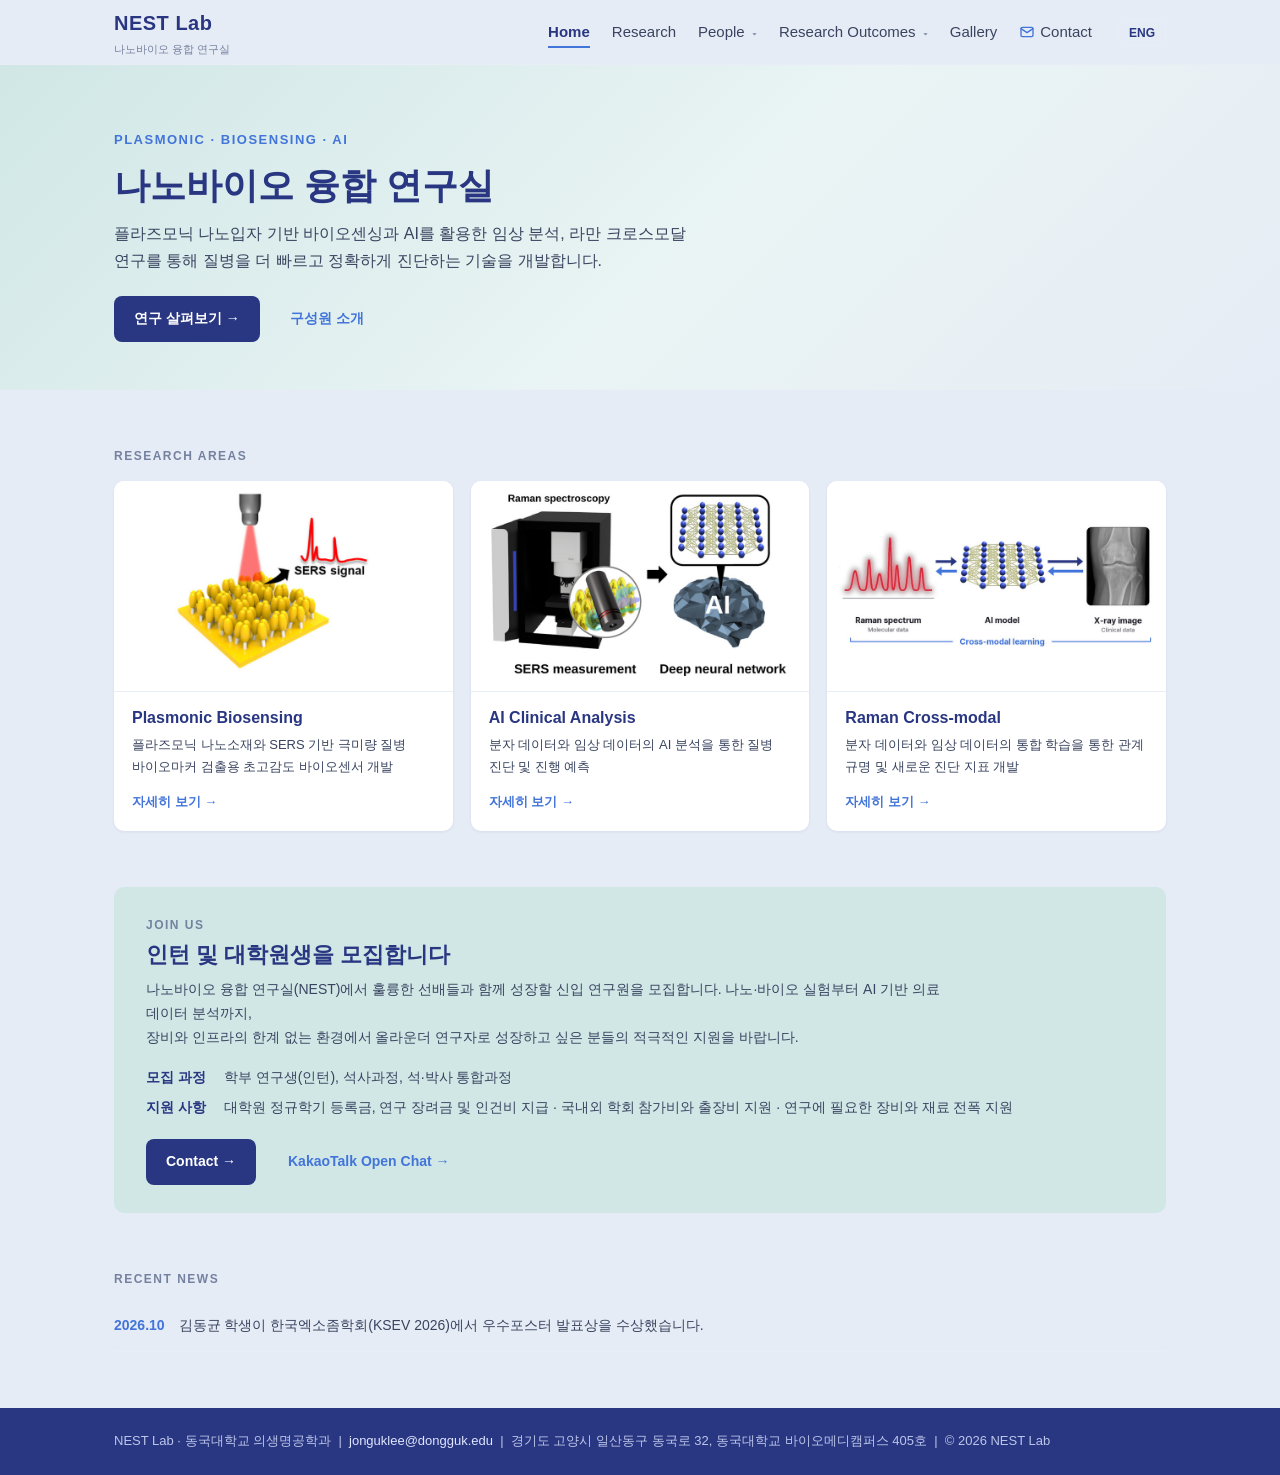
==== commit 777212e9: "content: research and Home card descriptions in noun-ending style Main line ends in a noun phrase, f" ====
--- a/index.html
+++ b/index.html
@@ -28,9 +28,9 @@
       <div class="container reveal">
         <div class="label">RESEARCH AREAS</div>
         <div class="grid-3" style="margin-top:14px">
-          <a class="card" href="research.html#plasmonic"><img src="assets/img/research/card-plasmonic.jpg" alt="" width="800" height="500" loading="lazy"><div class="body"><h3>Plasmonic Biosensing</h3><p><span class="lang-ko">플라즈모닉 나노소재와 SERS로 극미량의 질병 바이오마커를 검출하는 초고감도 바이오센서를 개발합니다.</span><span class="lang-en">Ultrasensitive biosensors that detect trace disease biomarkers using plasmonic nanomaterials and SERS.</span></p><span class="more"><span class="lang-ko">자세히 보기</span><span class="lang-en">Learn more</span> →</span></div></a>
-          <a class="card" href="research.html#ai-clinical"><img src="assets/img/research/card-ai.jpg" alt="" width="800" height="500" loading="lazy"><div class="body"><h3>AI Clinical Analysis</h3><p><span class="lang-ko">분자 데이터와 임상 데이터를 AI로 분석해 질병을 진단하고 진행을 예측합니다.</span><span class="lang-en">AI analysis of molecular and clinical data to diagnose disease and predict its progression.</span></p><span class="more"><span class="lang-ko">자세히 보기</span><span class="lang-en">Learn more</span> →</span></div></a>
-          <a class="card" href="research.html#cross-modal"><img src="assets/img/research/card-crossmodal.jpg" alt="" width="800" height="500" loading="lazy"><div class="body"><h3>Raman Cross-modal</h3><p><span class="lang-ko">분자 데이터와 임상 데이터를 함께 학습해 두 데이터의 관계를 찾고 새로운 진단 지표를 만듭니다.</span><span class="lang-en">Joint learning of molecular and clinical data to uncover how they relate and to build new diagnostic indicators.</span></p><span class="more"><span class="lang-ko">자세히 보기</span><span class="lang-en">Learn more</span> →</span></div></a>
+          <a class="card" href="research.html#plasmonic"><img src="assets/img/research/card-plasmonic.jpg" alt="" width="800" height="500" loading="lazy"><div class="body"><h3>Plasmonic Biosensing</h3><p><span class="lang-ko">플라즈모닉 나노소재와 SERS 기반 극미량 질병 바이오마커 검출용 초고감도 바이오센서 개발</span><span class="lang-en">Ultrasensitive biosensors that detect trace disease biomarkers using plasmonic nanomaterials and SERS.</span></p><span class="more"><span class="lang-ko">자세히 보기</span><span class="lang-en">Learn more</span> →</span></div></a>
+          <a class="card" href="research.html#ai-clinical"><img src="assets/img/research/card-ai.jpg" alt="" width="800" height="500" loading="lazy"><div class="body"><h3>AI Clinical Analysis</h3><p><span class="lang-ko">분자 데이터와 임상 데이터의 AI 분석을 통한 질병 진단 및 진행 예측</span><span class="lang-en">AI analysis of molecular and clinical data to diagnose disease and predict its progression.</span></p><span class="more"><span class="lang-ko">자세히 보기</span><span class="lang-en">Learn more</span> →</span></div></a>
+          <a class="card" href="research.html#cross-modal"><img src="assets/img/research/card-crossmodal.jpg" alt="" width="800" height="500" loading="lazy"><div class="body"><h3>Raman Cross-modal</h3><p><span class="lang-ko">분자 데이터와 임상 데이터의 통합 학습을 통한 관계 규명 및 새로운 진단 지표 개발</span><span class="lang-en">Joint learning of molecular and clinical data to uncover how they relate and to build new diagnostic indicators.</span></p><span class="more"><span class="lang-ko">자세히 보기</span><span class="lang-en">Learn more</span> →</span></div></a>
         </div>
       </div>
     </section>
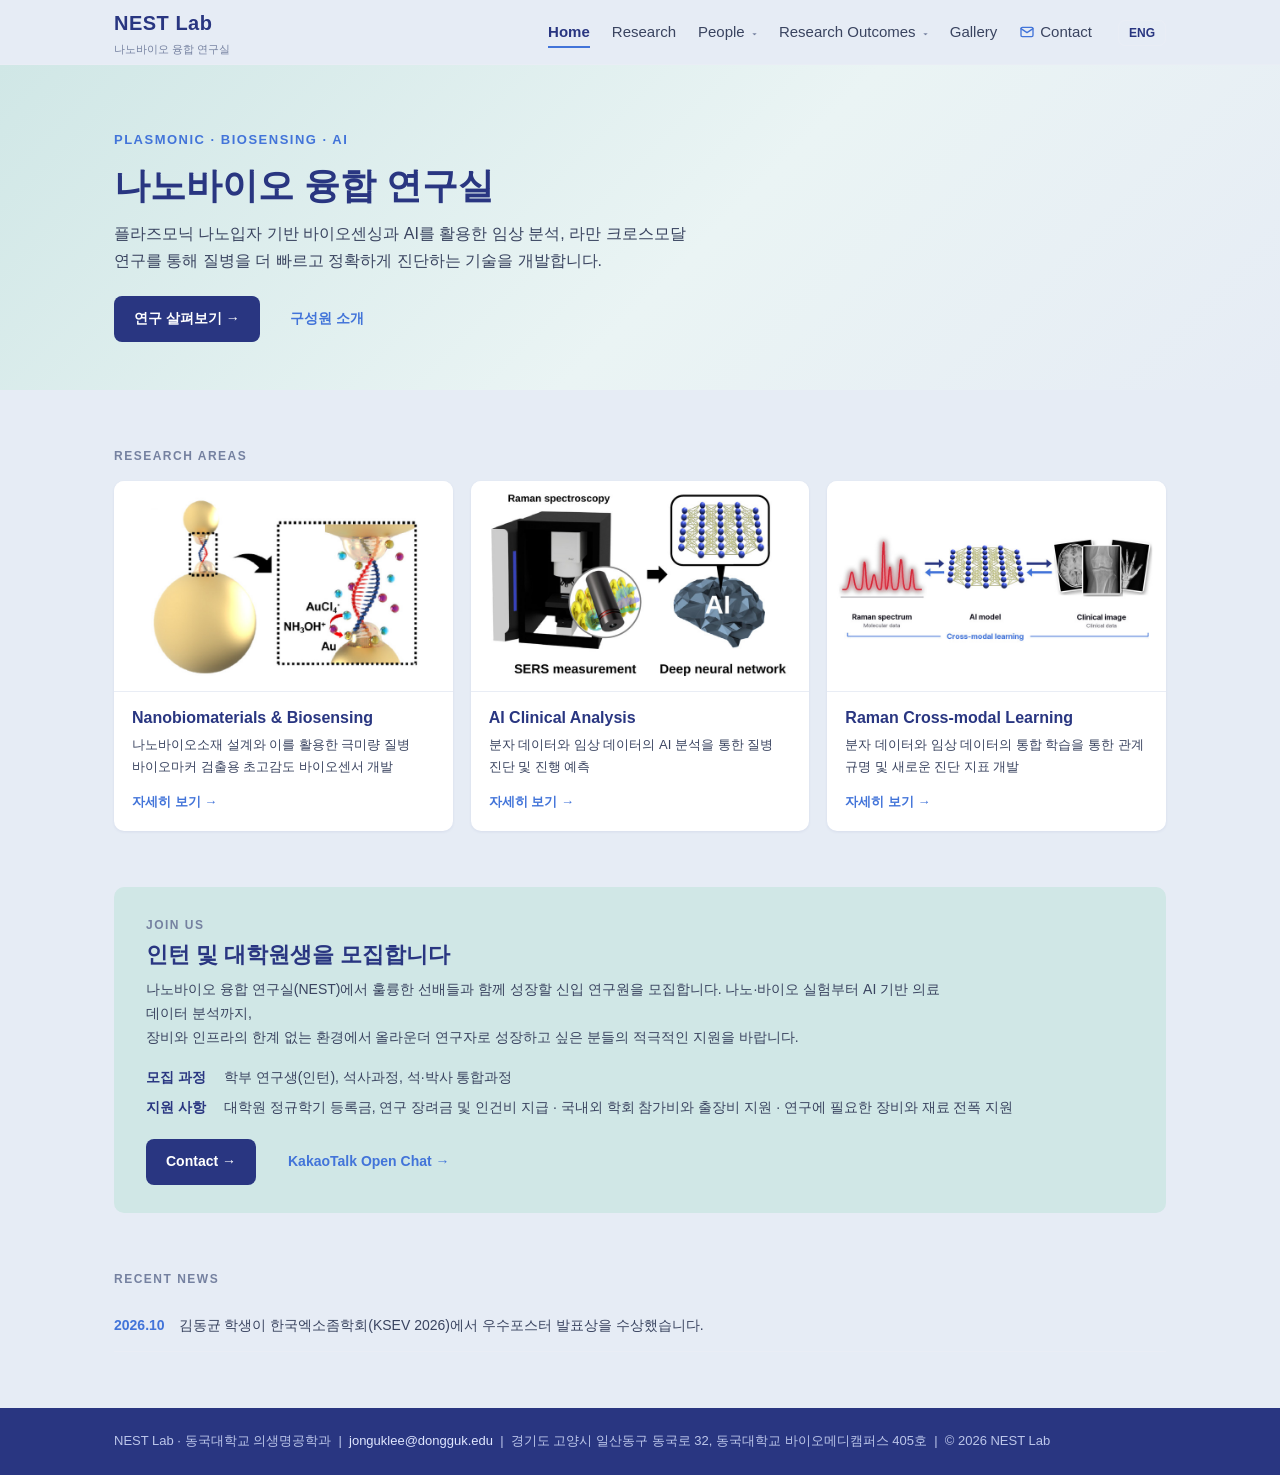
==== commit 0b35f1aa: "content: restructure research areas, drop Sim-only corresponding figure - Research: lab overview; WE" ====
--- a/index.html
+++ b/index.html
@@ -28,9 +28,9 @@
       <div class="container reveal">
         <div class="label">RESEARCH AREAS</div>
         <div class="grid-3" style="margin-top:14px">
-          <a class="card" href="research.html#plasmonic"><img src="assets/img/research/card-plasmonic.jpg" alt="" width="800" height="500" loading="lazy"><div class="body"><h3>Plasmonic Biosensing</h3><p><span class="lang-ko">플라즈모닉 나노소재와 SERS 기반 극미량 질병 바이오마커 검출용 초고감도 바이오센서 개발</span><span class="lang-en">Ultrasensitive biosensors that detect trace disease biomarkers using plasmonic nanomaterials and SERS.</span></p><span class="more"><span class="lang-ko">자세히 보기</span><span class="lang-en">Learn more</span> →</span></div></a>
+          <a class="card" href="research.html#plasmonic"><img src="assets/img/research/card-plasmonic.jpg" alt="" width="800" height="500" loading="lazy"><div class="body"><h3>Nanobiomaterials &amp; Biosensing</h3><p><span class="lang-ko">나노바이오소재 설계와 이를 활용한 극미량 질병 바이오마커 검출용 초고감도 바이오센서 개발</span><span class="lang-en">Design of nanobiomaterials and ultrasensitive biosensors built on them for detecting trace disease biomarkers</span></p><span class="more"><span class="lang-ko">자세히 보기</span><span class="lang-en">Learn more</span> →</span></div></a>
           <a class="card" href="research.html#ai-clinical"><img src="assets/img/research/card-ai.jpg" alt="" width="800" height="500" loading="lazy"><div class="body"><h3>AI Clinical Analysis</h3><p><span class="lang-ko">분자 데이터와 임상 데이터의 AI 분석을 통한 질병 진단 및 진행 예측</span><span class="lang-en">AI analysis of molecular and clinical data to diagnose disease and predict its progression.</span></p><span class="more"><span class="lang-ko">자세히 보기</span><span class="lang-en">Learn more</span> →</span></div></a>
-          <a class="card" href="research.html#cross-modal"><img src="assets/img/research/card-crossmodal.jpg" alt="" width="800" height="500" loading="lazy"><div class="body"><h3>Raman Cross-modal</h3><p><span class="lang-ko">분자 데이터와 임상 데이터의 통합 학습을 통한 관계 규명 및 새로운 진단 지표 개발</span><span class="lang-en">Joint learning of molecular and clinical data to uncover how they relate and to build new diagnostic indicators.</span></p><span class="more"><span class="lang-ko">자세히 보기</span><span class="lang-en">Learn more</span> →</span></div></a>
+          <a class="card" href="research.html#cross-modal"><img src="assets/img/research/card-crossmodal.jpg" alt="" width="800" height="500" loading="lazy"><div class="body"><h3>Raman Cross-modal Learning</h3><p><span class="lang-ko">분자 데이터와 임상 데이터의 통합 학습을 통한 관계 규명 및 새로운 진단 지표 개발</span><span class="lang-en">Joint learning of molecular and clinical data to uncover how they relate and to build new diagnostic indicators.</span></p><span class="more"><span class="lang-ko">자세히 보기</span><span class="lang-en">Learn more</span> →</span></div></a>
         </div>
       </div>
     </section>
--- a/assets/css/style.css
+++ b/assets/css/style.css
@@ -80,6 +80,9 @@
 .part .desc,.topic .desc{color:var(--ink);font-size:14px;margin:6px 0 16px;max-width:760px}
 .topic{padding:28px 0;border-top:1px solid var(--line)}
 .topic h3{font-size:20px}
+.topic .tag{display:inline-block;vertical-align:middle;margin-left:8px;padding:2px 10px;border:1px solid var(--blue);
+  border-radius:999px;color:var(--blue);font-size:11px;font-weight:600;letter-spacing:.5px}
+.intro{font-size:15px;margin:0 0 8px}
 /* 그림 줄: img마다 style="--ar:가로/세로" → 한 줄의 그림 높이가 같아지고, 좁은 화면에선 줄바꿈 */
 .thumbs{display:flex;flex-wrap:wrap;gap:16px;align-items:flex-start}
 .thumbs img{flex:var(--ar) 1 calc(var(--ar) * 200px);min-width:0;height:auto;max-height:420px;
